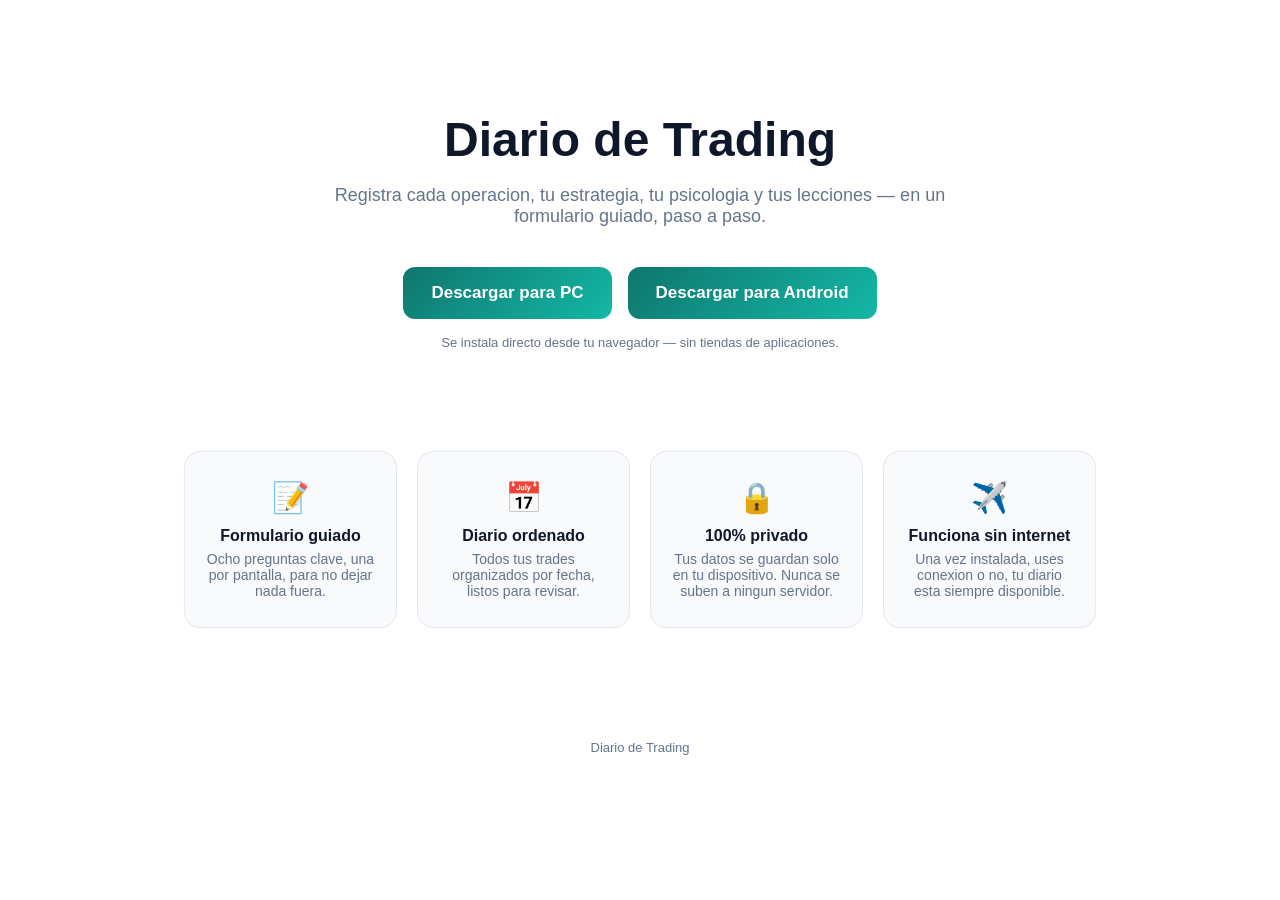
==== docs/index.html @ 2902d5dc "Initial commit: Diario de Trading PWA App PWA con activacion por codigo, diario de trades, estadisti" ====
<!doctype html>
<html lang="es">
<head>
<meta charset="utf-8" />
<meta name="viewport" content="width=device-width, initial-scale=1" />
<title>Diario de Trading</title>
<meta name="description" content="Diario de Trading: registra tus operaciones, tu psicologia y tus lecciones. 100% privado, funciona sin internet." />
<style>
  :root {
    --bg: #ffffff;
    --accent: #0f766e;
    --accent-light: #14b8a6;
    --text-main: #0f172a;
    --text-sec: #64748b;
    --card: #f8fafc;
    --border: #e2e8f0;
  }
  * { box-sizing: border-box; }
  body {
    margin: 0;
    font-family: -apple-system, BlinkMacSystemFont, "Segoe UI", Roboto, Arial, sans-serif;
    background: var(--bg);
    color: var(--text-main);
  }
  .hero {
    max-width: 720px;
    margin: 0 auto;
    padding: 72px 24px 48px;
    text-align: center;
  }
  .hero h1 {
    font-size: clamp(32px, 5vw, 48px);
    margin-bottom: 12px;
  }
  .hero p.lead {
    font-size: 18px;
    color: var(--text-sec);
    margin-bottom: 40px;
  }
  .download-buttons {
    display: flex;
    gap: 16px;
    justify-content: center;
    flex-wrap: wrap;
    margin-bottom: 16px;
  }
  .btn-download {
    display: inline-flex;
    align-items: center;
    gap: 10px;
    padding: 16px 28px;
    border-radius: 12px;
    font-size: 17px;
    font-weight: 700;
    text-decoration: none;
    color: #fff;
    background: linear-gradient(135deg, var(--accent), var(--accent-light));
  }
  .btn-download:hover { opacity: 0.92; }
  .hint {
    font-size: 13px;
    color: var(--text-sec);
    margin-top: 8px;
  }
  .benefits {
    max-width: 960px;
    margin: 40px auto 80px;
    padding: 0 24px;
    display: grid;
    grid-template-columns: repeat(auto-fit, minmax(200px, 1fr));
    gap: 20px;
  }
  .benefit-card {
    background: var(--card);
    border: 1px solid var(--border);
    border-radius: 16px;
    padding: 28px 20px;
    text-align: center;
  }
  .benefit-card .icon {
    font-size: 30px;
    margin-bottom: 12px;
  }
  .benefit-card h3 {
    font-size: 16px;
    margin: 0 0 6px;
  }
  .benefit-card p {
    font-size: 14px;
    color: var(--text-sec);
    margin: 0;
  }
  footer {
    text-align: center;
    padding: 32px;
    color: var(--text-sec);
    font-size: 13px;
  }
</style>
</head>
<body>

<section class="hero">
  <h1>Diario de Trading</h1>
  <p class="lead">
    Registra cada operacion, tu estrategia, tu psicologia y tus lecciones — en un
    formulario guiado, paso a paso.
  </p>

  <div class="download-buttons">
    <a class="btn-download" id="btn-pc" href="app/index.html">
      Descargar para PC
    </a>
    <a class="btn-download" id="btn-android" href="app/index.html">
      Descargar para Android
    </a>
  </div>
  <p class="hint">Se instala directo desde tu navegador — sin tiendas de aplicaciones.</p>
</section>

<section class="benefits">
  <div class="benefit-card">
    <div class="icon">📝</div>
    <h3>Formulario guiado</h3>
    <p>Ocho preguntas clave, una por pantalla, para no dejar nada fuera.</p>
  </div>
  <div class="benefit-card">
    <div class="icon">📅</div>
    <h3>Diario ordenado</h3>
    <p>Todos tus trades organizados por fecha, listos para revisar.</p>
  </div>
  <div class="benefit-card">
    <div class="icon">🔒</div>
    <h3>100% privado</h3>
    <p>Tus datos se guardan solo en tu dispositivo. Nunca se suben a ningun servidor.</p>
  </div>
  <div class="benefit-card">
    <div class="icon">✈️</div>
    <h3>Funciona sin internet</h3>
    <p>Una vez instalada, uses conexion o no, tu diario esta siempre disponible.</p>
  </div>
</section>

<footer>
  Diario de Trading
</footer>

</body>
</html>
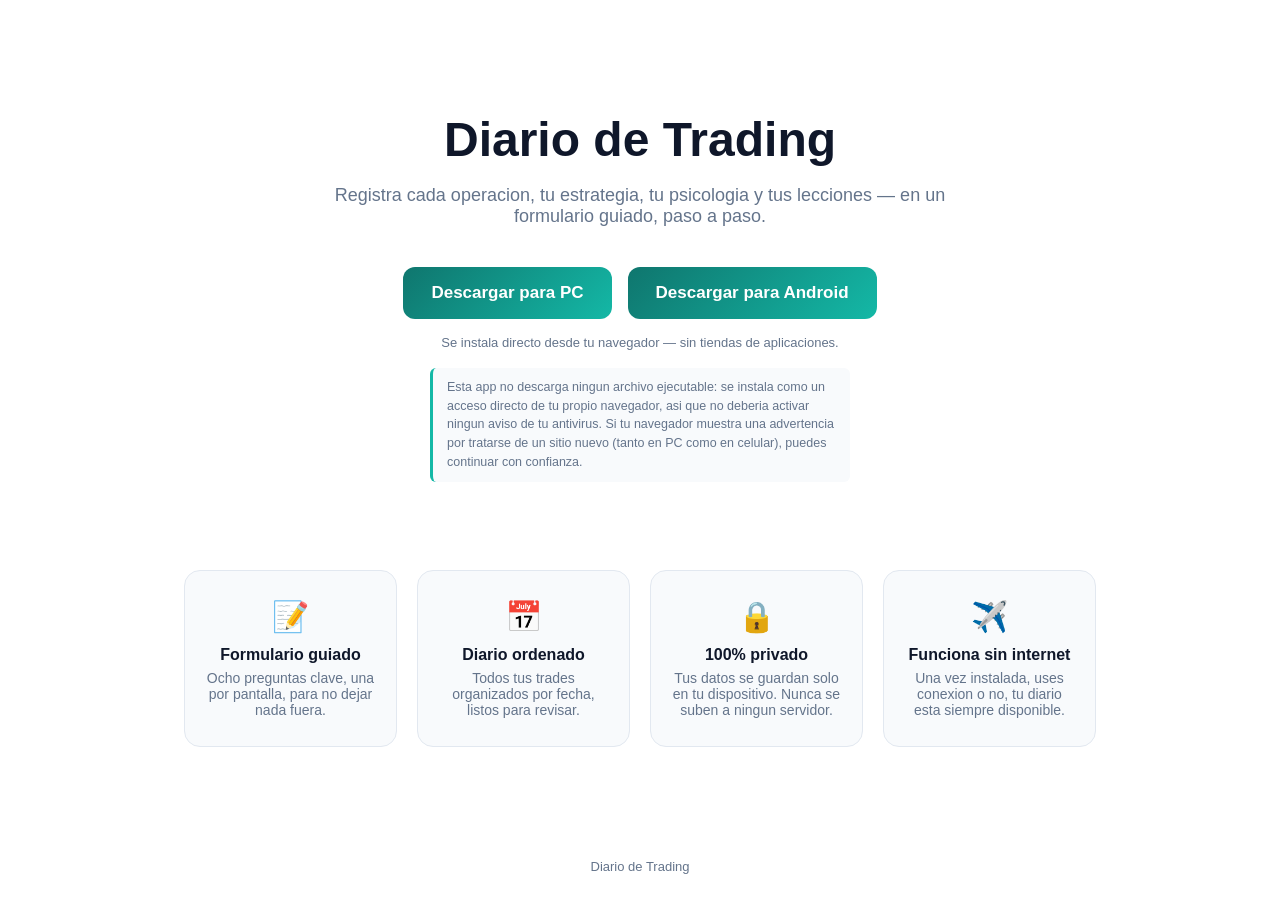
==== commit c823c23c: "Add discreet note clarifying PWA install does not need antivirus changes Co-Authored-By: Claude Sonn" ====
--- a/docs/index.html
+++ b/docs/index.html
@@ -62,6 +62,18 @@
     color: var(--text-sec);
     margin-top: 8px;
   }
+  .security-note {
+    font-size: 12.5px;
+    color: var(--text-sec);
+    margin: 18px auto 0;
+    max-width: 420px;
+    padding: 10px 14px;
+    border-left: 3px solid var(--accent-light);
+    background: var(--card);
+    border-radius: 6px;
+    text-align: left;
+    line-height: 1.5;
+  }
   .benefits {
     max-width: 960px;
     margin: 40px auto 80px;
@@ -116,6 +128,13 @@
     </a>
   </div>
   <p class="hint">Se instala directo desde tu navegador — sin tiendas de aplicaciones.</p>
+  <p class="security-note">
+    Esta app no descarga ningun archivo ejecutable: se instala como un acceso
+    directo de tu propio navegador, asi que no deberia activar ningun aviso
+    de tu antivirus. Si tu navegador muestra una advertencia por tratarse de
+    un sitio nuevo (tanto en PC como en celular), puedes continuar con
+    confianza.
+  </p>
 </section>
 
 <section class="benefits">
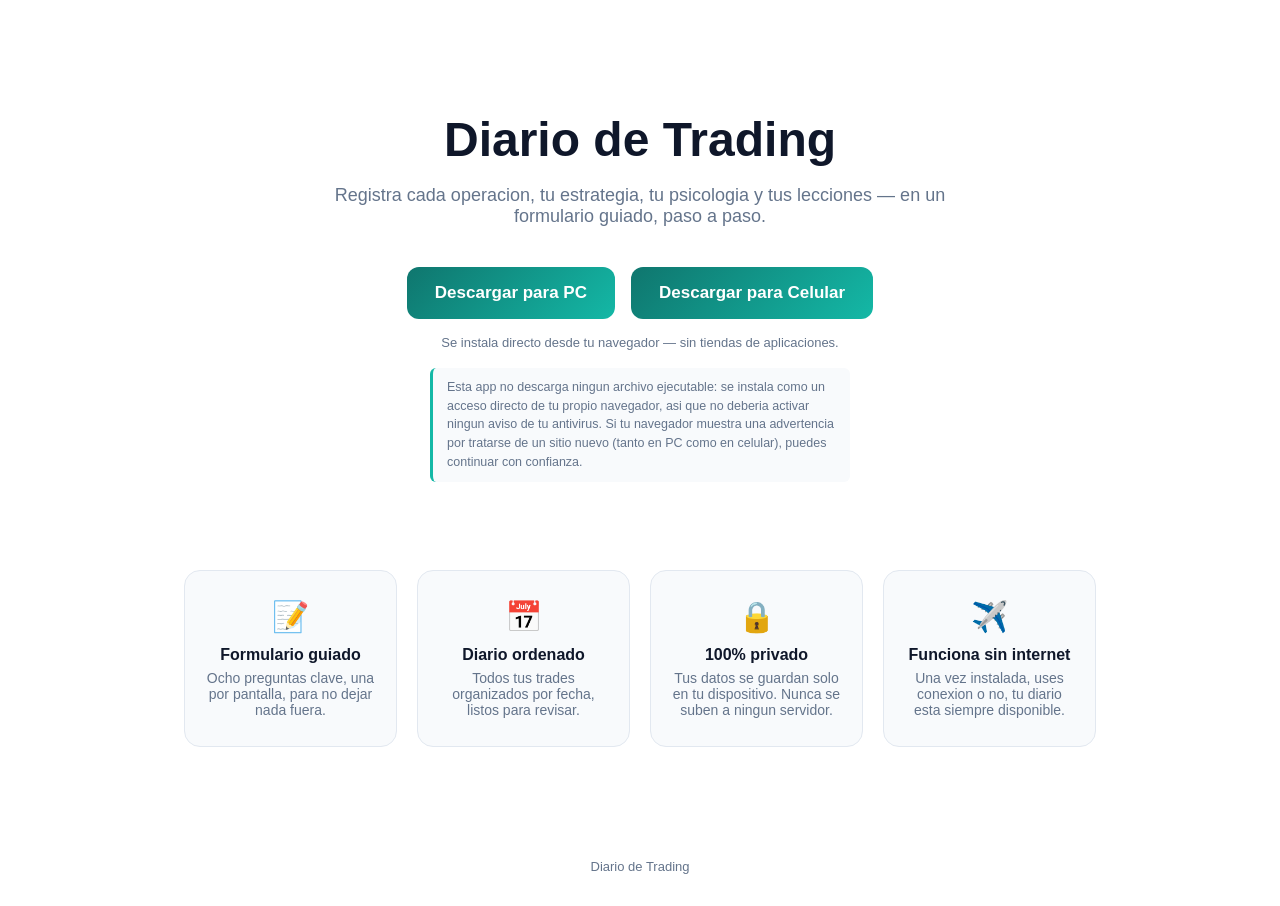
==== commit dad98a7a: "Add mobile hamburger menu, unify Android/iPhone download label, and add explicit Install app button " ====
--- a/docs/index.html
+++ b/docs/index.html
@@ -123,8 +123,8 @@
     <a class="btn-download" id="btn-pc" href="app/index.html">
       Descargar para PC
     </a>
-    <a class="btn-download" id="btn-android" href="app/index.html">
-      Descargar para Android
+    <a class="btn-download" id="btn-celular" href="app/index.html">
+      Descargar para Celular
     </a>
   </div>
   <p class="hint">Se instala directo desde tu navegador — sin tiendas de aplicaciones.</p>
